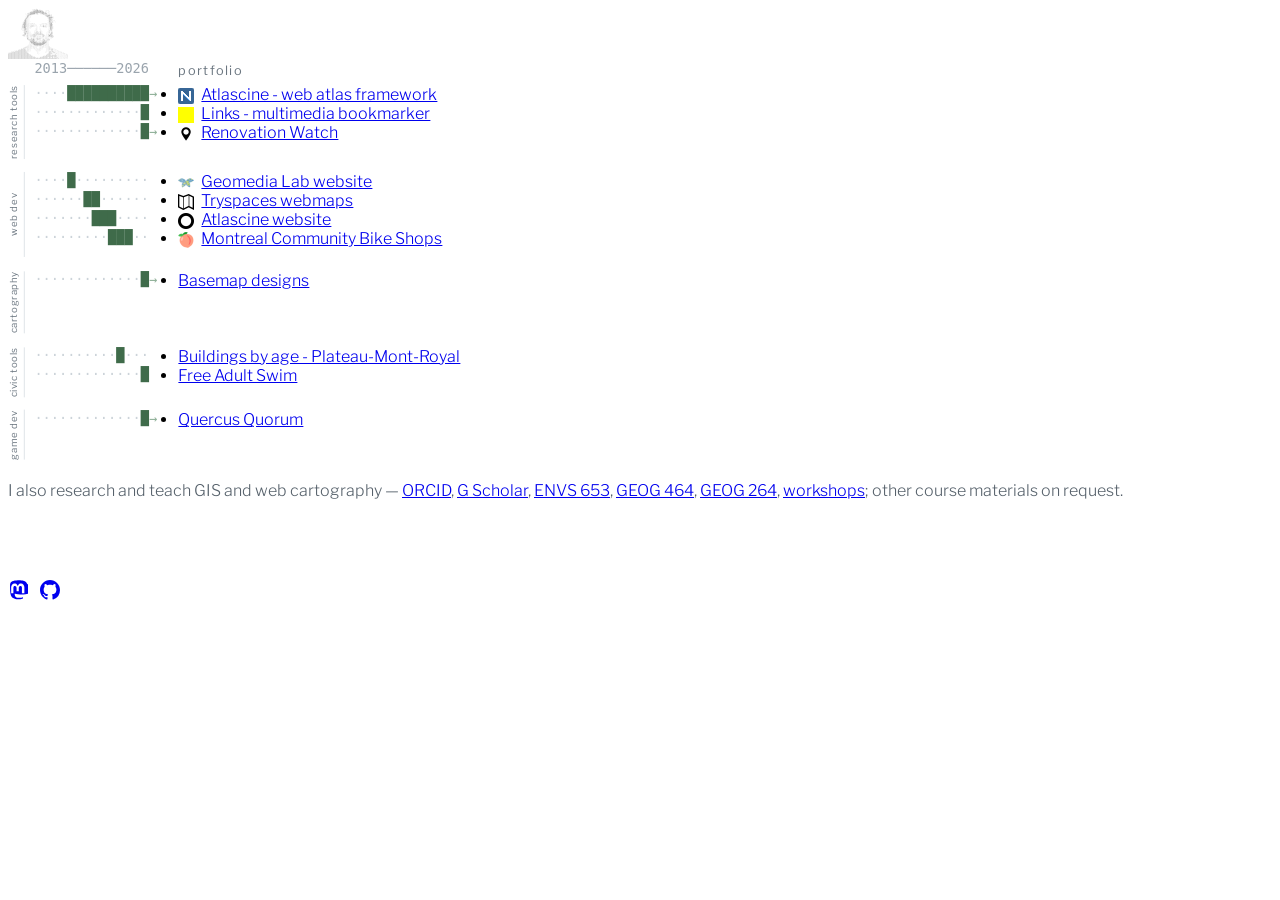
==== index.html @ 0e326cc4 "Strip the footer ASCII city illustration and its CSS Co-Authored-By: Claude Opus 4.6 <noreply@anthro" ====
<!DOCTYPE html>
<html lang="en">
<head>
  <meta charset="UTF-8">
  <meta name="viewport" content="width=device-width, initial-scale=1.0">
  <title>maphouse</title>
  <link rel="me" href="https://mapstodon.space/@maphouse">
  <link rel="stylesheet" href="/styles.css">
  <script data-goatcounter="https://maphouse.goatcounter.com/count"
          async src="//gc.zgo.at/count.js"></script>
</head>
<body>
  <pre class="ascii-portrait">                                               .
                                        ::-=-:++=: .. .
                                        :.=*+%#%##*#*+++=.    ...::.
                                     :-=+*##%@@@@@@@%##%@%=.  :..  ::
                                  .-=#%%@@@@@%@@%%#*#%%%@@%#*++: ..:.
                             . .:=+*%@@@@@@%#***++----+*#%%%%+##-...:
                             ...:*%%%#*++=-::...::.   ..:-====+**=::+..:.
                              .-+#%+-:.                     .:=*%%%##**+:
                             .-+%#-...                        .:=##***=*+...
                             -*#+:....                           :+*#%###==:
                            :*#=....                             ..+%@%==-..
                           .+#+:....                              .:*@%#-::
                           =##+-:...                             ..:=%%+=:-::.
                         :-*##+-:....                             .-=#%+-+-.. .
                        .=*#%#+-:...                             ..:+*%%*+-.  .
                        .+#%%#+-::::-::-=--:.          ..:-:::::....=*%##-
                        =#%@%#+::::--::.::---:.     ..::--:....:::..:+###+:
                       :**%@%%+::::::--=*=:--::.     ::---==-::......+###*-
                       ++=#%@%=::::--=:=*=.......   ...:::*#=:=-:....=#%%*-.
                       *+=#@@%-:::.::...      ...   .     .......  ..-##*+:.
                     .-:-:=**#=:::....       ..:.   ..             ..-##*=-.
                      :---+++#+:::.          .::.   ...           ...-%#*-.
                       ..-==+**:::..        .::..    .:.          ..:=*+=.
                         .-*=+#=:::..       :--+=...-+-:.        ..:-=--*-.
                          ==+=++-:::..     .::=+=-=--==:.       ...:=:.-@+.
                          .=%#-==:::...   ..:=**==++-=+=:.      ...--.-#++.
                        -=-*#*--=-:::...:=+++**=-++===++++=-.  ...:=::@#:-:
                        =%+=: :++-::::::=**+===---:------+++=. ...:=##*#+*=-
                         .:-. :*+-:-::::-=====--:::::::--===-....::+*+*#+*==
                              --==-----:.:::::-:::::..:::.....::.:-- .:-*=-.
                               :#+----==-==-::-=+***+=-:...:-::::-=. .---
                                ++++====*##*:::-==++-:. .:=++--:-====:
                                 ..++==*#*#*=-:--:--::::-=**#+--++::-.
                                   -*#*#%##*+===---=----=+*#%%**+::
                                   :-+#@@@@####*****++***#@@@%#=:::
                                   :---+*%@@@@@@@@@@@@@@@@@@#=:.:::
                                  .:::---=+#%@@@@@@@@@@@%#*=::.::::.
                                ..::::::----=+******+++=--:::::..::.
                             .-=-::::::::::--::.......::::::.....::::.
                         .:::+=:::::::...:::-::.   ...::::.......:::-=:.
                     .:--==-=-.::-:::......::--:....::::..     ..::::+-=-::..
                 .::-===++===:.:::::..      .:---::::....      ..::::=-====---:..
           ...:--=============::::....       ..:--::...        ...:..---==-------:..
     ..:::--======+============:.....          .....          ......:===-===--------::...
 .::--=============+========+++=-.              ...          ...   :====---===---------:::...
-==================+=========++=+=:             ....             .-======-------=---------:::::..
==================++==+=======+++++=:.            .            .-======-------=-----------------::..
=====================+==+==+======+++=-:.                  .:--=+=======-========---------:----:-:::
=====================+=====++========+++=-::.         ..:-==++=============-=====------:--:----:--::
=====================+==+===============+++===---:---===++========--===--==--=-==-=---------:--::--:
====================+===+=======+++==+======++++++++++============================-=----------:-----</pre>
  <div class="tree">
    <div class="tree-head"><span class="scale">2013──────2026</span><h1>portfolio</h1></div>

    <h2>research tools</h2>
    <ul>
      <li><img src="/favicons/atlascine.png" width="16" height="16" alt=""> <a href="https://rs-atlascine.concordia.ca">Atlascine - web atlas framework</a><span class="yrs" role="img" aria-label="2017 to present"><span class="t">····</span>██████████<span class="o">→</span></span></li>
      <li><img src="/favicons/links.png" width="16" height="16" alt=""> <a href="https://links.maphouse.ca">Links - multimedia bookmarker</a><span class="yrs" role="img" aria-label="2026"><span class="t">·············</span>█</span></li>
      <li><img src="/favicons/renovationwatch.png" width="16" height="16" alt=""> <a href="https://www.renovationwatch.ca/">Renovation Watch</a><span class="yrs" role="img" aria-label="2026 to present"><span class="t">·············</span>█<span class="o">→</span></span></li>
    </ul>

    <h2>web dev</h2>
    <ul>
      <li><img src="/favicons/geomedialab.png" width="16" height="16" alt=""> <a href="https://geomedialab.org">Geomedia Lab website</a><span class="yrs" role="img" aria-label="2017"><span class="t">····</span>█<span class="t">·········</span></span></li>
      <li><img src="/favicons/tryspaces.png" width="16" height="16" alt=""> <a href="/tryspaces-mtl-nord/">Tryspaces webmaps</a><span class="yrs" role="img" aria-label="2019 to 2020"><span class="t">······</span>██<span class="t">······</span></span></li>
      <li><img src="/favicons/atlascine-org.png" width="16" height="16" alt=""> <a href="https://atlascine.org">Atlascine website</a><span class="yrs" role="img" aria-label="2020 to 2022"><span class="t">·······</span>███<span class="t">····</span></span></li>
      <li><img src="/favicons/bum.png" width="16" height="16" alt=""> <a href="https://bum.bike">Montreal Community Bike Shops</a><span class="yrs" role="img" aria-label="2022 to 2024"><span class="t">·········</span>███<span class="t">··</span></span></li>
    </ul>

    <h2>cartography</h2>
    <ul>
      <li><a href="https://basemaps.maphouse.ca">Basemap designs</a><span class="yrs" role="img" aria-label="2026 to present"><span class="t">·············</span>█<span class="o">→</span></span></li>
    </ul>

    <h2>civic tools</h2>
    <ul>
      <li><a href="/pmr-batiments/">Buildings by age - Plateau-Mont-Royal</a><span class="yrs" role="img" aria-label="2023"><span class="t">··········</span>█<span class="t">···</span></span></li>
      <li><a href="/la-piscine-municipale/">Free Adult Swim</a><span class="yrs" role="img" aria-label="2026"><span class="t">·············</span>█</span></li>
    </ul>

    <h2>game dev</h2>
    <ul>
      <li><a href="https://qq.maphouse.ca">Quercus Quorum</a><span class="yrs" role="img" aria-label="2026 to present"><span class="t">·············</span>█<span class="o">→</span></span></li>
    </ul>
  </div>

  <p class="also">I also research and teach GIS and web cartography &mdash;
    <a href="https://orcid.org/0000-0002-4099-7365">ORCID</a>,
    <a href="https://scholar.google.ca/citations?user=N43DE_QAAAAJ">G Scholar</a>,
    <a href="https://teach.maphouse.ca">ENVS 653</a>,
    <a href="https://github.com/geog-464">GEOG 464</a>,
    <a href="https://teach.maphouse.ca">GEOG 264</a>,
    <a href="/renovation-map-workshop.html">workshops</a>;
    other course materials on request.</p>

  <footer>
    <div class="footer-links">
      <a rel="me" href="https://mapstodon.space/@maphouse" aria-label="Mastodon">
        <svg xmlns="http://www.w3.org/2000/svg" width="20" height="20" viewBox="0 0 74 79" fill="currentColor">
          <path d="M73.7 17.9c-1.1-7.5-7.8-13.4-15.5-15-4.5-1-14.6-2-21.8-1.6h-.2C29 1.7 18.8 3.4 14.4 5c0 0-8.8 3.5-8.8 15.5 0 2.7-.1 6 0 9.5.2 11.8.6 23.4 3.5 31.3 5.4 14.6 27 16.2 37.3 14.8 5.6-.8 10.5-3.3 10.5-3.3l-.2-4.9s-4.8 3-13.5 2.6c-8.6-.3-17.7-1-19.1-12.6-.1-1-.2-2.1-.2-3.3 0 0 9.6 2.3 21.7 2.9 7.4.3 14.3-.4 21.3-1.3 13.5-1.6 25.2-10 26.7-17.6 2.3-12 2.1-29.3 2.1-29.3 0-.6-.3-11-1-15.4zM61.4 52.8h-8.9V30.4c0-4.7-2-7.1-5.9-7.1-4.4 0-6.5 2.8-6.5 8.4v12.3h-8.8V31.7c0-5.6-2.2-8.4-6.5-8.4-4 0-6 2.4-6 7.1v22.4H10V29.7c0-4.7 1.2-8.4 3.6-11.2 2.5-2.8 5.7-4.2 9.7-4.2 4.7 0 8.2 1.8 10.5 5.4l2.3 3.8 2.3-3.8c2.3-3.6 5.8-5.4 10.5-5.4 4 0 7.2 1.4 9.7 4.2 2.4 2.8 3.6 6.5 3.6 11.2v23.1h.2z"/>
        </svg>
      </a>
      <a href="https://github.com/maphouse" aria-label="GitHub">
        <svg xmlns="http://www.w3.org/2000/svg" width="20" height="20" viewBox="0 0 16 16" fill="currentColor">
          <path d="M8 0C3.58 0 0 3.58 0 8c0 3.54 2.29 6.53 5.47 7.59.4.07.55-.17.55-.38 0-.19-.01-.82-.01-1.49-2.01.37-2.53-.49-2.69-.94-.09-.23-.48-.94-.82-1.13-.28-.15-.68-.52-.01-.53.63-.01 1.08.58 1.23.82.72 1.21 1.87.87 2.33.66.07-.52.28-.87.51-1.07-1.78-.2-3.64-.89-3.64-3.95 0-.87.31-1.59.82-2.15-.08-.2-.36-1.02.08-2.12 0 0 .67-.21 2.2.82.64-.18 1.32-.27 2-.27s1.36.09 2 .27c1.53-1.04 2.2-.82 2.2-.82.44 1.1.16 1.92.08 2.12.51.56.82 1.27.82 2.15 0 3.07-1.87 3.75-3.65 3.95.29.25.54.73.54 1.48 0 1.07-.01 1.93-.01 2.2 0 .21.15.46.55.38A8.01 8.01 0 0016 8c0-4.42-3.58-8-8-8z"/>
        </svg>
      </a>
    </div>
  </footer>
</body>
</html>
---- styles.css ----
@font-face {
  font-family: "Libre Franklin";
  src: url("/fonts/LibreFranklin-variable.woff2") format("woff2-variations");
  font-weight: 100 900;
  font-style: normal;
  font-display: swap;
}

body {
  font-family: "Libre Franklin", "Helvetica Neue", Helvetica, Arial, sans-serif;
  font-weight: 300;
}

ul {
  padding-left: 1em;
}

li img {
  vertical-align: middle;
  margin-right: 0.25em;
}

.ascii-portrait {
  font-family: ui-monospace, "SF Mono", Menlo, Consolas, monospace;
  font-size: 1px;
  line-height: 1;
  letter-spacing: 0;
  margin: 0.5em 0;
}

footer {
  margin-top: 4em;
  overflow: hidden;
}

.footer-links {
  display: flex;
  gap: 0.75em;
  padding: 1em 0 2em;
}

/* Three columns: a rotated group label, the year-strip gutter, then the list.
   The h2 and the ul that follows it auto-place onto the same grid row, so the
   label spans exactly its own group. */
.tree {
  display: grid;
  grid-template-columns: auto 1fr;
  column-gap: 0.6em;
}

/* Header row: the axis sits in the strip gutter, "portfolio" heads the names. */
.tree > .tree-head {
  grid-column: 2;
  position: relative;
  margin: 0 0 0.4em;
  padding-left: 9em;
}

.tree-head .scale {
  position: absolute;
  left: 0;
  color: #9aa4ad;
}

.tree-head h1,
.tree > h2 {
  margin: 0;
  font-size: 0.8em;
  font-weight: 400;
  letter-spacing: 0.1em;
  color: #6b7680;
}

.tree-head h1 {
  display: inline;
}

.tree > h2 {
  writing-mode: vertical-rl;
  transform: rotate(180deg);   /* so it reads bottom-to-top... */
  border-left: 1px solid #dfe4e8;  /* ...which puts this hairline on the right */
  padding: 0 0 0 0.5em;
  /* Stretched to the row, less the same gap the ul leaves, so the hairline
     ends with the group's last entry instead of running into the next label. */
  margin-bottom: 1.4em;
  font-size: 0.6em;
  letter-spacing: 0.06em;
  text-align: center;
}

.tree > ul {
  position: relative;
  margin: 0 0 1.4em;
  padding-left: 9em;    /* strip gutter, plus room for the list marker */
}

.tree-head .scale,
.yrs {
  font-family: ui-monospace, "SF Mono", Menlo, Consolas, monospace;
  font-size: 0.85em;
  letter-spacing: 0;
  white-space: pre;
  display: inline-block;
  width: 15ch;          /* 14 year cells + the ongoing arrow */
  text-align: left;
}

.tree .yrs {
  position: absolute;
  left: 0;
  color: #3f6b4a;       /* canopy green, same as the footer cityscape */
}

.yrs .t { color: #ccd3d9; }
.yrs .o { color: #8fb098; }

.also {
  margin: 0.5em 0 0;
  color: #55606a;
}

@media (max-width: 34em) {
  .tree-head .scale { display: none; }
  .tree > .tree-head,
  .tree > ul { padding-left: 1em; }
  .tree .yrs { position: static; margin-left: 0.5em; }
}
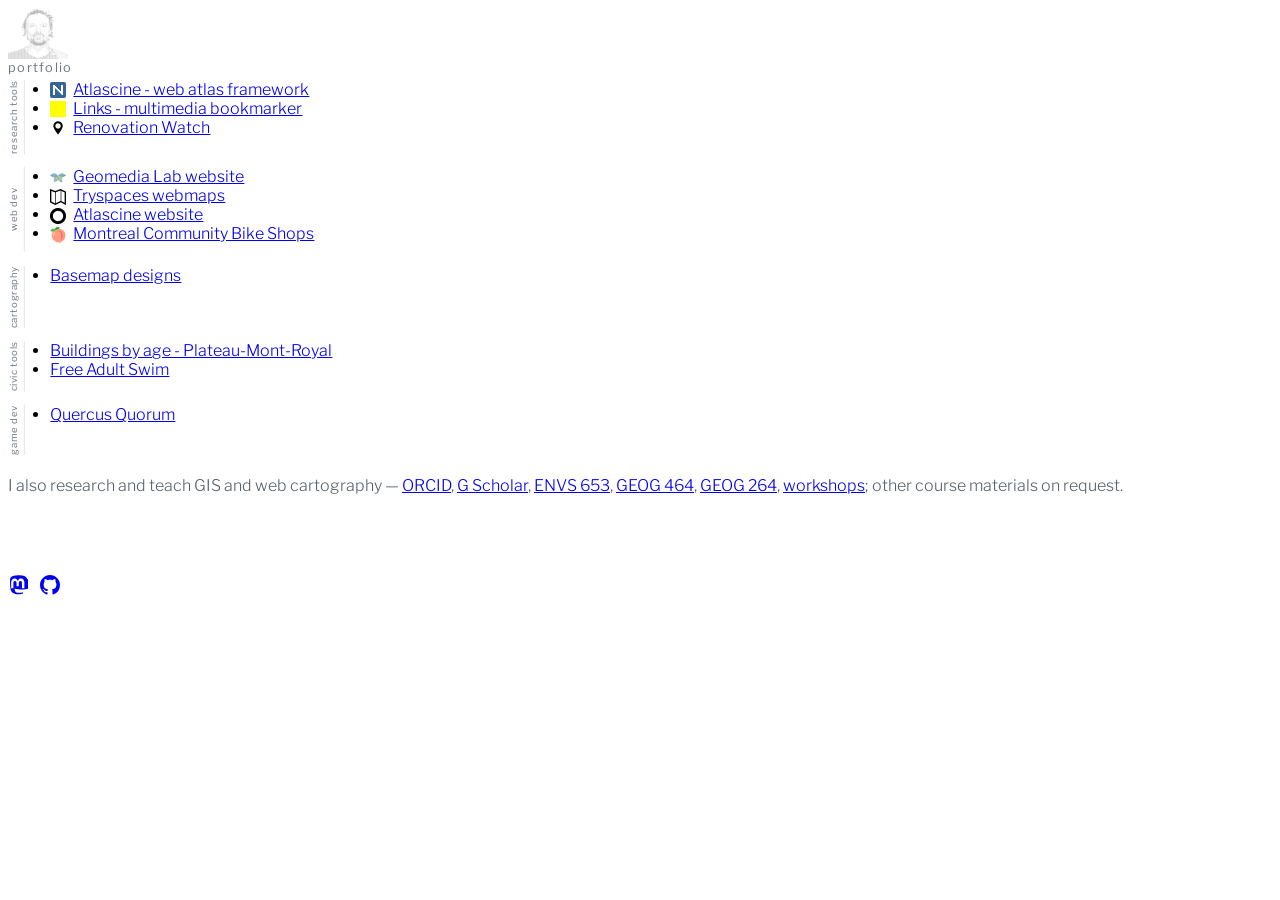
==== commit 22938712: "Replace timeline strips with a plain list, keep vertical group labels Removes all year-strip markup " ====
--- a/index.html
+++ b/index.html
@@ -62,37 +62,37 @@
 =====================+==+===============+++===---:---===++========--===--==--=-==-=---------:--::--:
 ====================+===+=======+++==+======++++++++++============================-=----------:-----</pre>
   <div class="tree">
-    <div class="tree-head"><span class="scale">2013──────2026</span><h1>portfolio</h1></div>
+    <h1>portfolio</h1>
 
     <h2>research tools</h2>
     <ul>
-      <li><img src="/favicons/atlascine.png" width="16" height="16" alt=""> <a href="https://rs-atlascine.concordia.ca">Atlascine - web atlas framework</a><span class="yrs" role="img" aria-label="2017 to present"><span class="t">····</span>██████████<span class="o">→</span></span></li>
-      <li><img src="/favicons/links.png" width="16" height="16" alt=""> <a href="https://links.maphouse.ca">Links - multimedia bookmarker</a><span class="yrs" role="img" aria-label="2026"><span class="t">·············</span>█</span></li>
-      <li><img src="/favicons/renovationwatch.png" width="16" height="16" alt=""> <a href="https://www.renovationwatch.ca/">Renovation Watch</a><span class="yrs" role="img" aria-label="2026 to present"><span class="t">·············</span>█<span class="o">→</span></span></li>
+      <li><img src="/favicons/atlascine.png" width="16" height="16" alt=""> <a href="https://rs-atlascine.concordia.ca">Atlascine - web atlas framework</a></li>
+      <li><img src="/favicons/links.png" width="16" height="16" alt=""> <a href="https://links.maphouse.ca">Links - multimedia bookmarker</a></li>
+      <li><img src="/favicons/renovationwatch.png" width="16" height="16" alt=""> <a href="https://www.renovationwatch.ca/">Renovation Watch</a></li>
     </ul>
 
     <h2>web dev</h2>
     <ul>
-      <li><img src="/favicons/geomedialab.png" width="16" height="16" alt=""> <a href="https://geomedialab.org">Geomedia Lab website</a><span class="yrs" role="img" aria-label="2017"><span class="t">····</span>█<span class="t">·········</span></span></li>
-      <li><img src="/favicons/tryspaces.png" width="16" height="16" alt=""> <a href="/tryspaces-mtl-nord/">Tryspaces webmaps</a><span class="yrs" role="img" aria-label="2019 to 2020"><span class="t">······</span>██<span class="t">······</span></span></li>
-      <li><img src="/favicons/atlascine-org.png" width="16" height="16" alt=""> <a href="https://atlascine.org">Atlascine website</a><span class="yrs" role="img" aria-label="2020 to 2022"><span class="t">·······</span>███<span class="t">····</span></span></li>
-      <li><img src="/favicons/bum.png" width="16" height="16" alt=""> <a href="https://bum.bike">Montreal Community Bike Shops</a><span class="yrs" role="img" aria-label="2022 to 2024"><span class="t">·········</span>███<span class="t">··</span></span></li>
+      <li><img src="/favicons/geomedialab.png" width="16" height="16" alt=""> <a href="https://geomedialab.org">Geomedia Lab website</a></li>
+      <li><img src="/favicons/tryspaces.png" width="16" height="16" alt=""> <a href="/tryspaces-mtl-nord/">Tryspaces webmaps</a></li>
+      <li><img src="/favicons/atlascine-org.png" width="16" height="16" alt=""> <a href="https://atlascine.org">Atlascine website</a></li>
+      <li><img src="/favicons/bum.png" width="16" height="16" alt=""> <a href="https://bum.bike">Montreal Community Bike Shops</a></li>
     </ul>
 
     <h2>cartography</h2>
     <ul>
-      <li><a href="https://basemaps.maphouse.ca">Basemap designs</a><span class="yrs" role="img" aria-label="2026 to present"><span class="t">·············</span>█<span class="o">→</span></span></li>
+      <li><a href="https://basemaps.maphouse.ca">Basemap designs</a></li>
     </ul>
 
     <h2>civic tools</h2>
     <ul>
-      <li><a href="/pmr-batiments/">Buildings by age - Plateau-Mont-Royal</a><span class="yrs" role="img" aria-label="2023"><span class="t">··········</span>█<span class="t">···</span></span></li>
-      <li><a href="/la-piscine-municipale/">Free Adult Swim</a><span class="yrs" role="img" aria-label="2026"><span class="t">·············</span>█</span></li>
+      <li><a href="/pmr-batiments/">Buildings by age - Plateau-Mont-Royal</a></li>
+      <li><a href="/la-piscine-municipale/">Free Adult Swim</a></li>
     </ul>
 
     <h2>game dev</h2>
     <ul>
-      <li><a href="https://qq.maphouse.ca">Quercus Quorum</a><span class="yrs" role="img" aria-label="2026 to present"><span class="t">·············</span>█<span class="o">→</span></span></li>
+      <li><a href="https://qq.maphouse.ca">Quercus Quorum</a></li>
     </ul>
   </div>
 
--- a/styles.css
+++ b/styles.css
@@ -39,89 +39,39 @@
   padding: 1em 0 2em;
 }
 
-/* Three columns: a rotated group label, the year-strip gutter, then the list.
-   The h2 and the ul that follows it auto-place onto the same grid row, so the
-   label spans exactly its own group. */
 .tree {
   display: grid;
   grid-template-columns: auto 1fr;
   column-gap: 0.6em;
 }
 
-/* Header row: the axis sits in the strip gutter, "portfolio" heads the names. */
-.tree > .tree-head {
-  grid-column: 2;
-  position: relative;
+.tree > h1 {
+  grid-column: 1 / -1;
   margin: 0 0 0.4em;
-  padding-left: 9em;
-}
-
-.tree-head .scale {
-  position: absolute;
-  left: 0;
-  color: #9aa4ad;
-}
-
-.tree-head h1,
-.tree > h2 {
-  margin: 0;
   font-size: 0.8em;
   font-weight: 400;
   letter-spacing: 0.1em;
   color: #6b7680;
 }
 
-.tree-head h1 {
-  display: inline;
-}
-
 .tree > h2 {
   writing-mode: vertical-rl;
-  transform: rotate(180deg);   /* so it reads bottom-to-top... */
-  border-left: 1px solid #dfe4e8;  /* ...which puts this hairline on the right */
+  transform: rotate(180deg);
+  border-left: 1px solid #dfe4e8;
   padding: 0 0 0 0.5em;
-  /* Stretched to the row, less the same gap the ul leaves, so the hairline
-     ends with the group's last entry instead of running into the next label. */
-  margin-bottom: 1.4em;
+  margin: 0 0 1.4em;
   font-size: 0.6em;
+  font-weight: 400;
   letter-spacing: 0.06em;
+  color: #6b7680;
   text-align: center;
 }
 
 .tree > ul {
-  position: relative;
   margin: 0 0 1.4em;
-  padding-left: 9em;    /* strip gutter, plus room for the list marker */
 }
-
-.tree-head .scale,
-.yrs {
-  font-family: ui-monospace, "SF Mono", Menlo, Consolas, monospace;
-  font-size: 0.85em;
-  letter-spacing: 0;
-  white-space: pre;
-  display: inline-block;
-  width: 15ch;          /* 14 year cells + the ongoing arrow */
-  text-align: left;
-}
-
-.tree .yrs {
-  position: absolute;
-  left: 0;
-  color: #3f6b4a;       /* canopy green, same as the footer cityscape */
-}
-
-.yrs .t { color: #ccd3d9; }
-.yrs .o { color: #8fb098; }
 
 .also {
   margin: 0.5em 0 0;
   color: #55606a;
 }
-
-@media (max-width: 34em) {
-  .tree-head .scale { display: none; }
-  .tree > .tree-head,
-  .tree > ul { padding-left: 1em; }
-  .tree .yrs { position: static; margin-left: 0.5em; }
-}
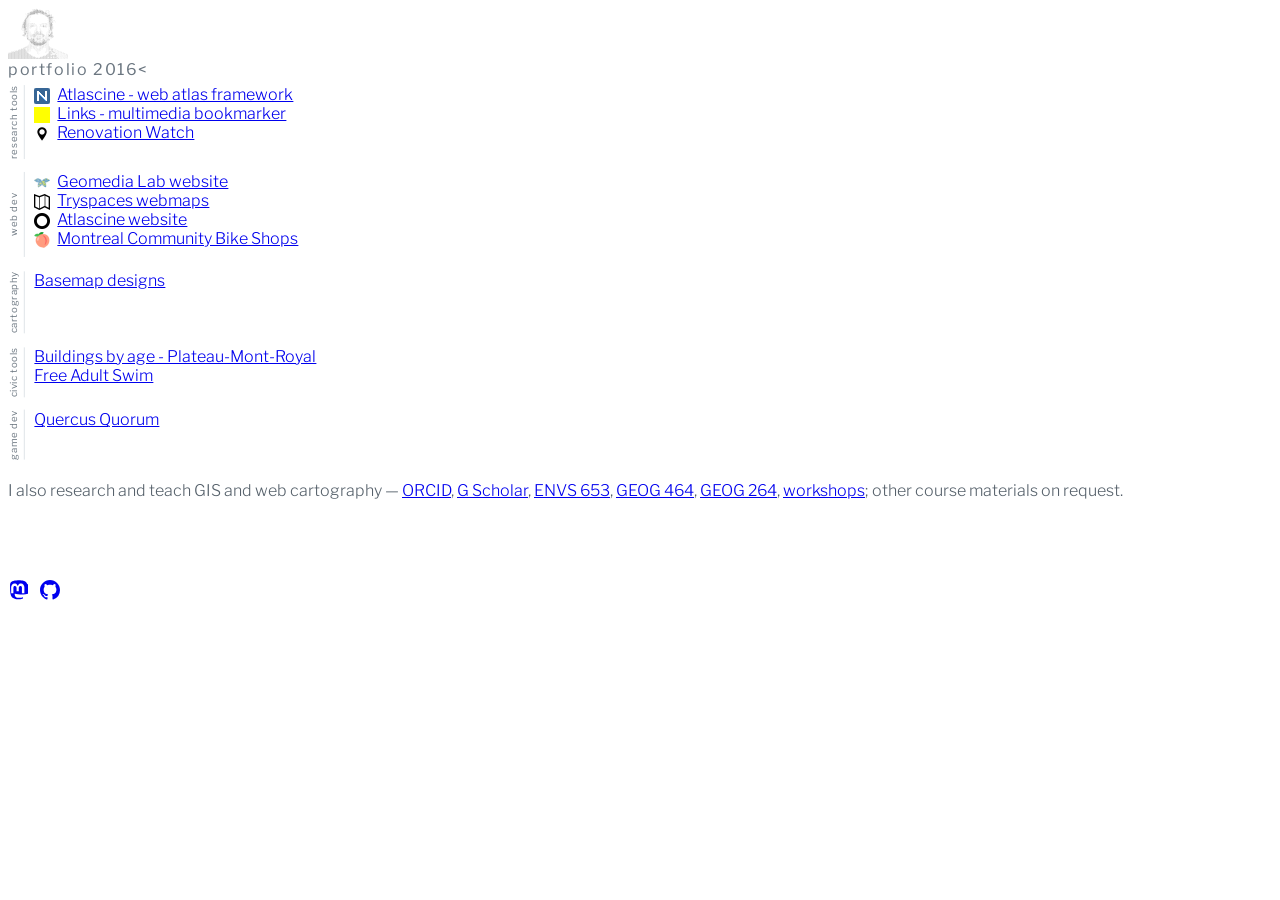
==== commit b131baa9: "Add "2016<" after the portfolio heading Co-Authored-By: Claude Opus 4.6 <noreply@anthropic.com>" ====
--- a/index.html
+++ b/index.html
@@ -62,7 +62,7 @@
 =====================+==+===============+++===---:---===++========--===--==--=-==-=---------:--::--:
 ====================+===+=======+++==+======++++++++++============================-=----------:-----</pre>
   <div class="tree">
-    <h1>portfolio</h1>
+    <h1>portfolio <span class="since">2016&lt;</span></h1>
 
     <h2>research tools</h2>
     <ul>
--- a/styles.css
+++ b/styles.css
@@ -48,13 +48,14 @@
 .tree > h1 {
   grid-column: 1 / -1;
   margin: 0 0 0.4em;
-  font-size: 0.8em;
+  font-size: inherit;
   font-weight: 400;
   letter-spacing: 0.1em;
   color: #6b7680;
 }
 
 .tree > h2 {
+  grid-column: 1;
   writing-mode: vertical-rl;
   transform: rotate(180deg);
   border-left: 1px solid #dfe4e8;
@@ -68,7 +69,10 @@
 }
 
 .tree > ul {
+  grid-column: 2;
   margin: 0 0 1.4em;
+  padding-left: 0;
+  list-style: none;
 }
 
 .also {
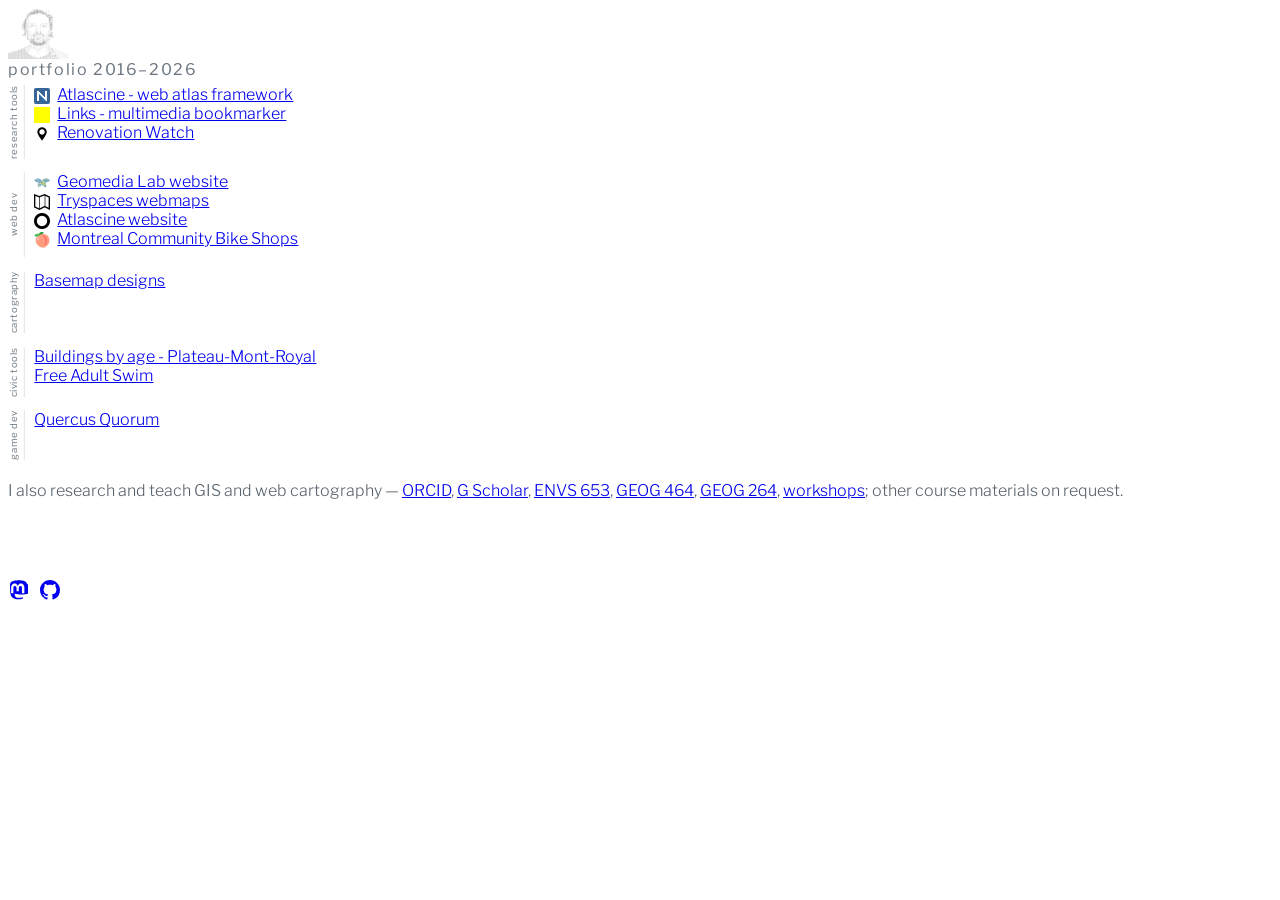
==== commit 6974fe89: "Make the portfolio heading year range dynamic (2016-current) Co-Authored-By: Claude Opus 4.6 <norepl" ====
--- a/index.html
+++ b/index.html
@@ -62,7 +62,7 @@
 =====================+==+===============+++===---:---===++========--===--==--=-==-=---------:--::--:
 ====================+===+=======+++==+======++++++++++============================-=----------:-----</pre>
   <div class="tree">
-    <h1>portfolio <span class="since">2016&lt;</span></h1>
+    <h1>portfolio <span class="since">2016&ndash;<span id="thisyear"></span></span></h1>
 
     <h2>research tools</h2>
     <ul>
@@ -119,5 +119,6 @@
       </a>
     </div>
   </footer>
+  <script>document.getElementById("thisyear").textContent = new Date().getFullYear();</script>
 </body>
 </html>
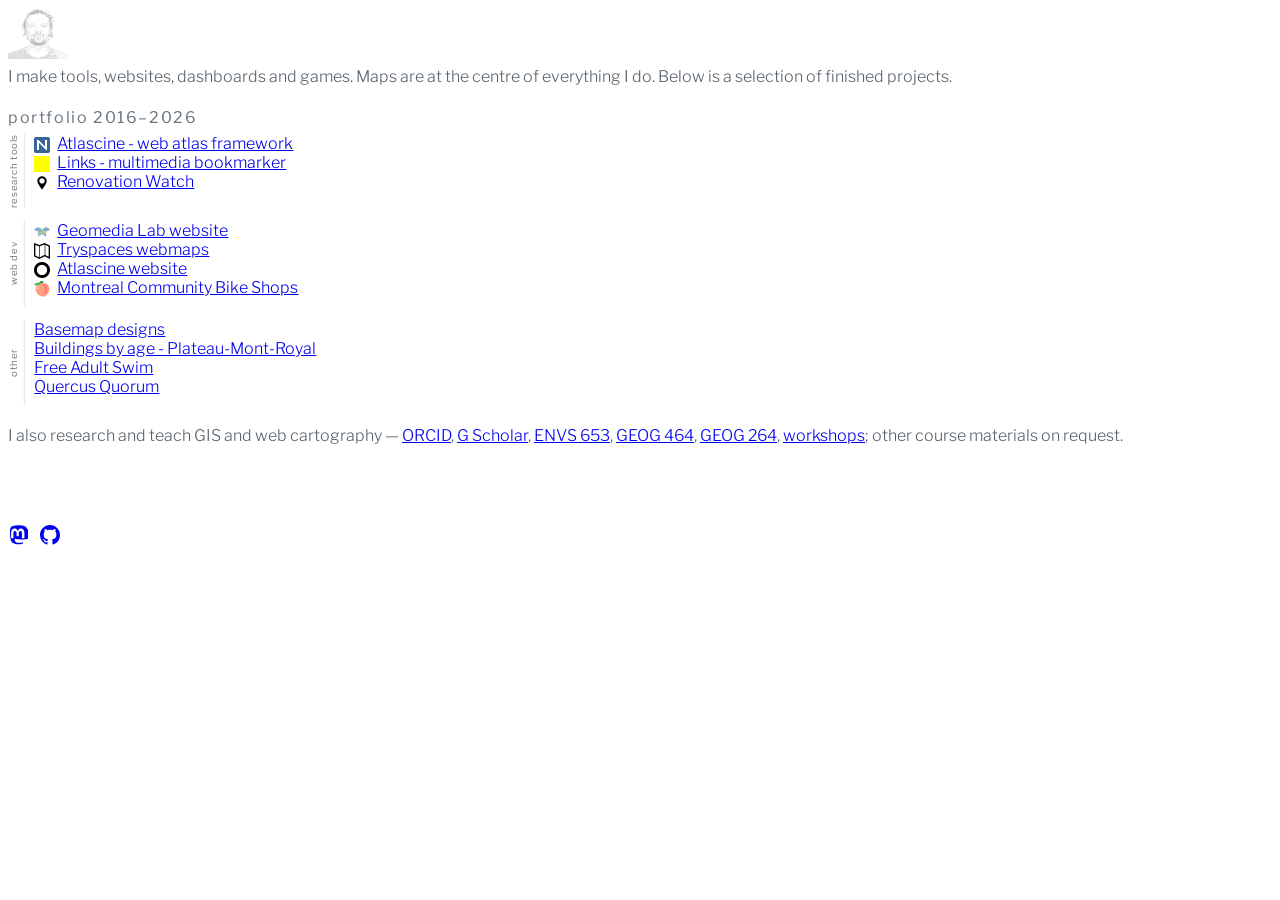
==== commit 6eb5e07d: "Add intro line, collapse cartography/civic/game dev into "other" Co-Authored-By: Claude Sonnet 5 <no" ====
--- a/index.html
+++ b/index.html
@@ -61,6 +61,8 @@
 =====================+=====++========+++=-::.         ..:-==++=============-=====------:--:----:--::
 =====================+==+===============+++===---:---===++========--===--==--=-==-=---------:--::--:
 ====================+===+=======+++==+======++++++++++============================-=----------:-----</pre>
+  <p class="intro">I make tools, websites, dashboards and games. Maps are at the centre of everything I do. Below is a selection of finished projects.</p>
+
   <div class="tree">
     <h1>portfolio <span class="since">2016&ndash;<span id="thisyear"></span></span></h1>
 
@@ -79,19 +81,11 @@
       <li><img src="/favicons/bum.png" width="16" height="16" alt=""> <a href="https://bum.bike">Montreal Community Bike Shops</a></li>
     </ul>
 
-    <h2>cartography</h2>
+    <h2>other</h2>
     <ul>
       <li><a href="https://basemaps.maphouse.ca">Basemap designs</a></li>
-    </ul>
-
-    <h2>civic tools</h2>
-    <ul>
       <li><a href="/pmr-batiments/">Buildings by age - Plateau-Mont-Royal</a></li>
       <li><a href="/la-piscine-municipale/">Free Adult Swim</a></li>
-    </ul>
-
-    <h2>game dev</h2>
-    <ul>
       <li><a href="https://qq.maphouse.ca">Quercus Quorum</a></li>
     </ul>
   </div>
--- a/styles.css
+++ b/styles.css
@@ -75,6 +75,11 @@
   list-style: none;
 }
 
+.intro {
+  margin: 0.5em 0 1.4em;
+  color: #55606a;
+}
+
 .also {
   margin: 0.5em 0 0;
   color: #55606a;
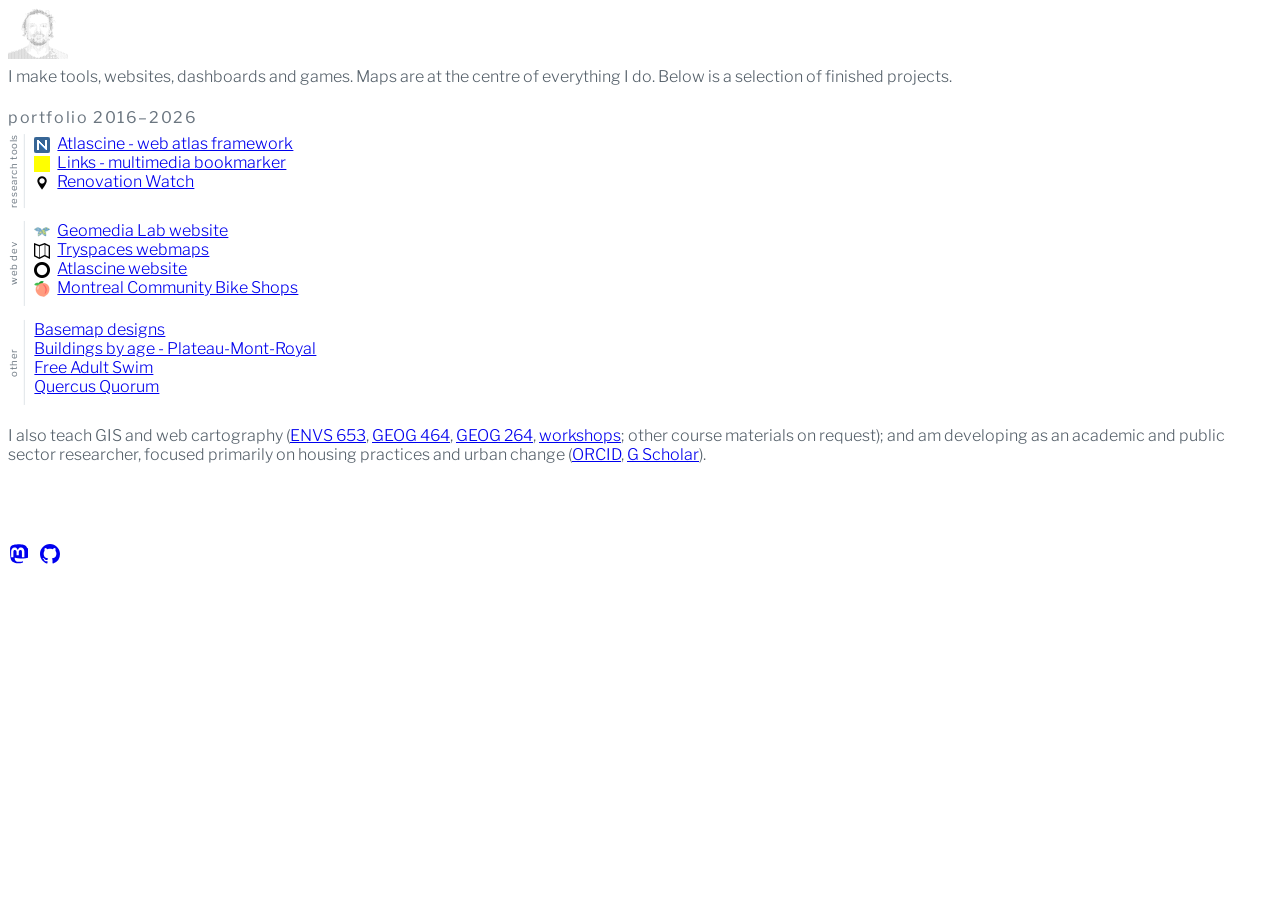
==== commit eea96bdd: "Rewrite the teaching/research footer line Co-Authored-By: Claude Sonnet 5 <noreply@anthropic.com>" ====
--- a/index.html
+++ b/index.html
@@ -90,14 +90,13 @@
     </ul>
   </div>
 
-  <p class="also">I also research and teach GIS and web cartography &mdash;
-    <a href="https://orcid.org/0000-0002-4099-7365">ORCID</a>,
-    <a href="https://scholar.google.ca/citations?user=N43DE_QAAAAJ">G Scholar</a>,
-    <a href="https://teach.maphouse.ca">ENVS 653</a>,
+  <p class="also">I also teach GIS and web cartography (<a href="https://teach.maphouse.ca">ENVS 653</a>,
     <a href="https://github.com/geog-464">GEOG 464</a>,
     <a href="https://teach.maphouse.ca">GEOG 264</a>,
-    <a href="/renovation-map-workshop.html">workshops</a>;
-    other course materials on request.</p>
+    <a href="/renovation-map-workshop.html">workshops</a>; other course materials on request); and am developing
+    as an academic and public sector researcher, focused primarily on housing practices and urban change
+    (<a href="https://orcid.org/0000-0002-4099-7365">ORCID</a>,
+    <a href="https://scholar.google.ca/citations?user=N43DE_QAAAAJ">G Scholar</a>).</p>
 
   <footer>
     <div class="footer-links">
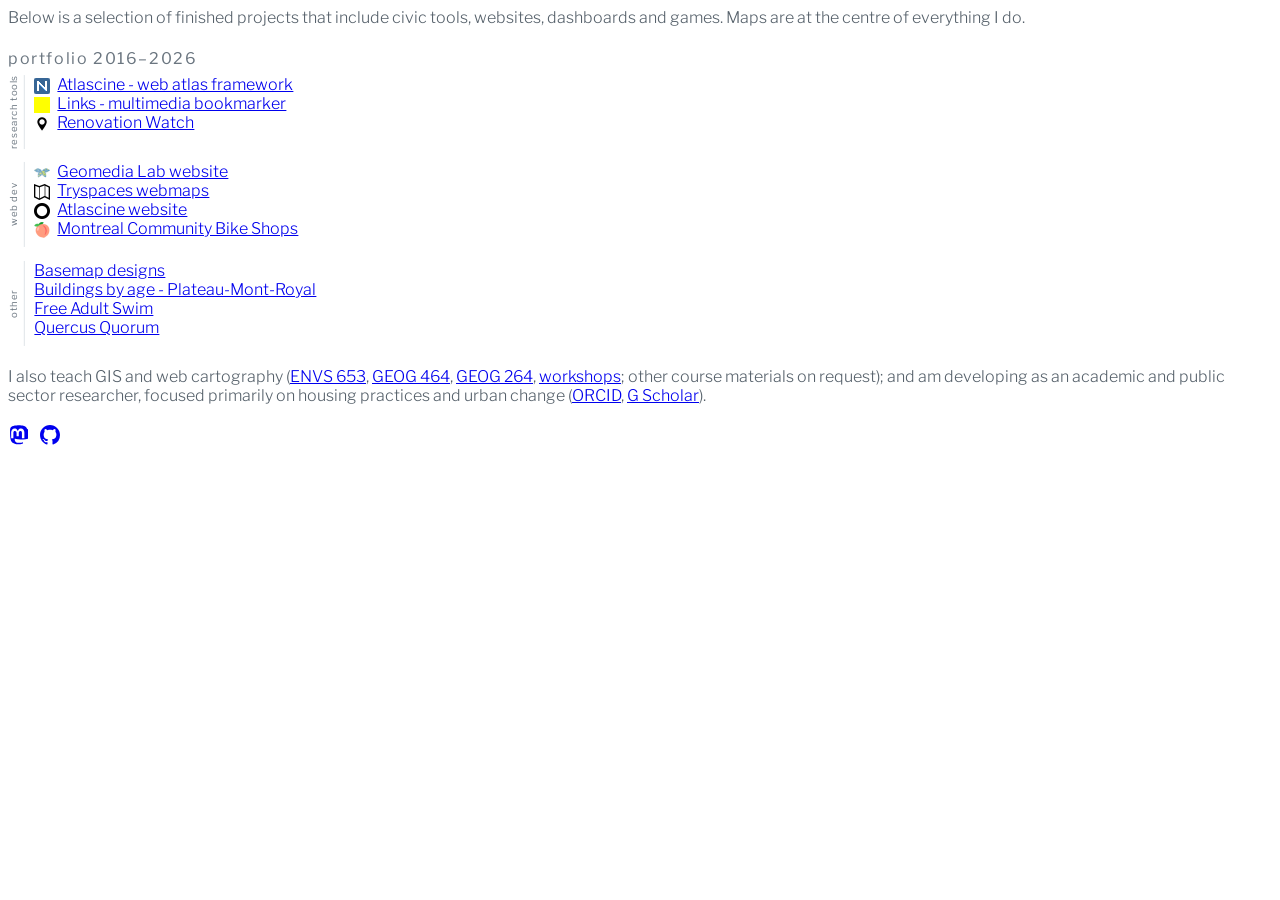
==== commit f5a30748: "Remove ASCII portrait, rewrite intro text Co-Authored-By: Claude Sonnet 5 <noreply@anthropic.com>" ====
--- a/index.html
+++ b/index.html
@@ -10,58 +10,7 @@
           async src="//gc.zgo.at/count.js"></script>
 </head>
 <body>
-  <pre class="ascii-portrait">                                               .
-                                        ::-=-:++=: .. .
-                                        :.=*+%#%##*#*+++=.    ...::.
-                                     :-=+*##%@@@@@@@%##%@%=.  :..  ::
-                                  .-=#%%@@@@@%@@%%#*#%%%@@%#*++: ..:.
-                             . .:=+*%@@@@@@%#***++----+*#%%%%+##-...:
-                             ...:*%%%#*++=-::...::.   ..:-====+**=::+..:.
-                              .-+#%+-:.                     .:=*%%%##**+:
-                             .-+%#-...                        .:=##***=*+...
-                             -*#+:....                           :+*#%###==:
-                            :*#=....                             ..+%@%==-..
-                           .+#+:....                              .:*@%#-::
-                           =##+-:...                             ..:=%%+=:-::.
-                         :-*##+-:....                             .-=#%+-+-.. .
-                        .=*#%#+-:...                             ..:+*%%*+-.  .
-                        .+#%%#+-::::-::-=--:.          ..:-:::::....=*%##-
-                        =#%@%#+::::--::.::---:.     ..::--:....:::..:+###+:
-                       :**%@%%+::::::--=*=:--::.     ::---==-::......+###*-
-                       ++=#%@%=::::--=:=*=.......   ...:::*#=:=-:....=#%%*-.
-                       *+=#@@%-:::.::...      ...   .     .......  ..-##*+:.
-                     .-:-:=**#=:::....       ..:.   ..             ..-##*=-.
-                      :---+++#+:::.          .::.   ...           ...-%#*-.
-                       ..-==+**:::..        .::..    .:.          ..:=*+=.
-                         .-*=+#=:::..       :--+=...-+-:.        ..:-=--*-.
-                          ==+=++-:::..     .::=+=-=--==:.       ...:=:.-@+.
-                          .=%#-==:::...   ..:=**==++-=+=:.      ...--.-#++.
-                        -=-*#*--=-:::...:=+++**=-++===++++=-.  ...:=::@#:-:
-                        =%+=: :++-::::::=**+===---:------+++=. ...:=##*#+*=-
-                         .:-. :*+-:-::::-=====--:::::::--===-....::+*+*#+*==
-                              --==-----:.:::::-:::::..:::.....::.:-- .:-*=-.
-                               :#+----==-==-::-=+***+=-:...:-::::-=. .---
-                                ++++====*##*:::-==++-:. .:=++--:-====:
-                                 ..++==*#*#*=-:--:--::::-=**#+--++::-.
-                                   -*#*#%##*+===---=----=+*#%%**+::
-                                   :-+#@@@@####*****++***#@@@%#=:::
-                                   :---+*%@@@@@@@@@@@@@@@@@@#=:.:::
-                                  .:::---=+#%@@@@@@@@@@@%#*=::.::::.
-                                ..::::::----=+******+++=--:::::..::.
-                             .-=-::::::::::--::.......::::::.....::::.
-                         .:::+=:::::::...:::-::.   ...::::.......:::-=:.
-                     .:--==-=-.::-:::......::--:....::::..     ..::::+-=-::..
-                 .::-===++===:.:::::..      .:---::::....      ..::::=-====---:..
-           ...:--=============::::....       ..:--::...        ...:..---==-------:..
-     ..:::--======+============:.....          .....          ......:===-===--------::...
- .::--=============+========+++=-.              ...          ...   :====---===---------:::...
--==================+=========++=+=:             ....             .-======-------=---------:::::..
-==================++==+=======+++++=:.            .            .-======-------=-----------------::..
-=====================+==+==+======+++=-:.                  .:--=+=======-========---------:----:-:::
-=====================+=====++========+++=-::.         ..:-==++=============-=====------:--:----:--::
-=====================+==+===============+++===---:---===++========--===--==--=-==-=---------:--::--:
-====================+===+=======+++==+======++++++++++============================-=----------:-----</pre>
-  <p class="intro">I make tools, websites, dashboards and games. Maps are at the centre of everything I do. Below is a selection of finished projects.</p>
+  <p class="intro">Below is a selection of finished projects that include civic tools, websites, dashboards and games. Maps are at the centre of everything I do.</p>
 
   <div class="tree">
     <h1>portfolio <span class="since">2016&ndash;<span id="thisyear"></span></span></h1>
--- a/styles.css
+++ b/styles.css
@@ -20,23 +20,15 @@
   margin-right: 0.25em;
 }
 
-.ascii-portrait {
-  font-family: ui-monospace, "SF Mono", Menlo, Consolas, monospace;
-  font-size: 1px;
-  line-height: 1;
-  letter-spacing: 0;
-  margin: 0.5em 0;
-}
-
 footer {
-  margin-top: 4em;
+  margin-top: 1em;
   overflow: hidden;
 }
 
 .footer-links {
   display: flex;
   gap: 0.75em;
-  padding: 1em 0 2em;
+  padding: 0.25em 0 1em;
 }
 
 .tree {
